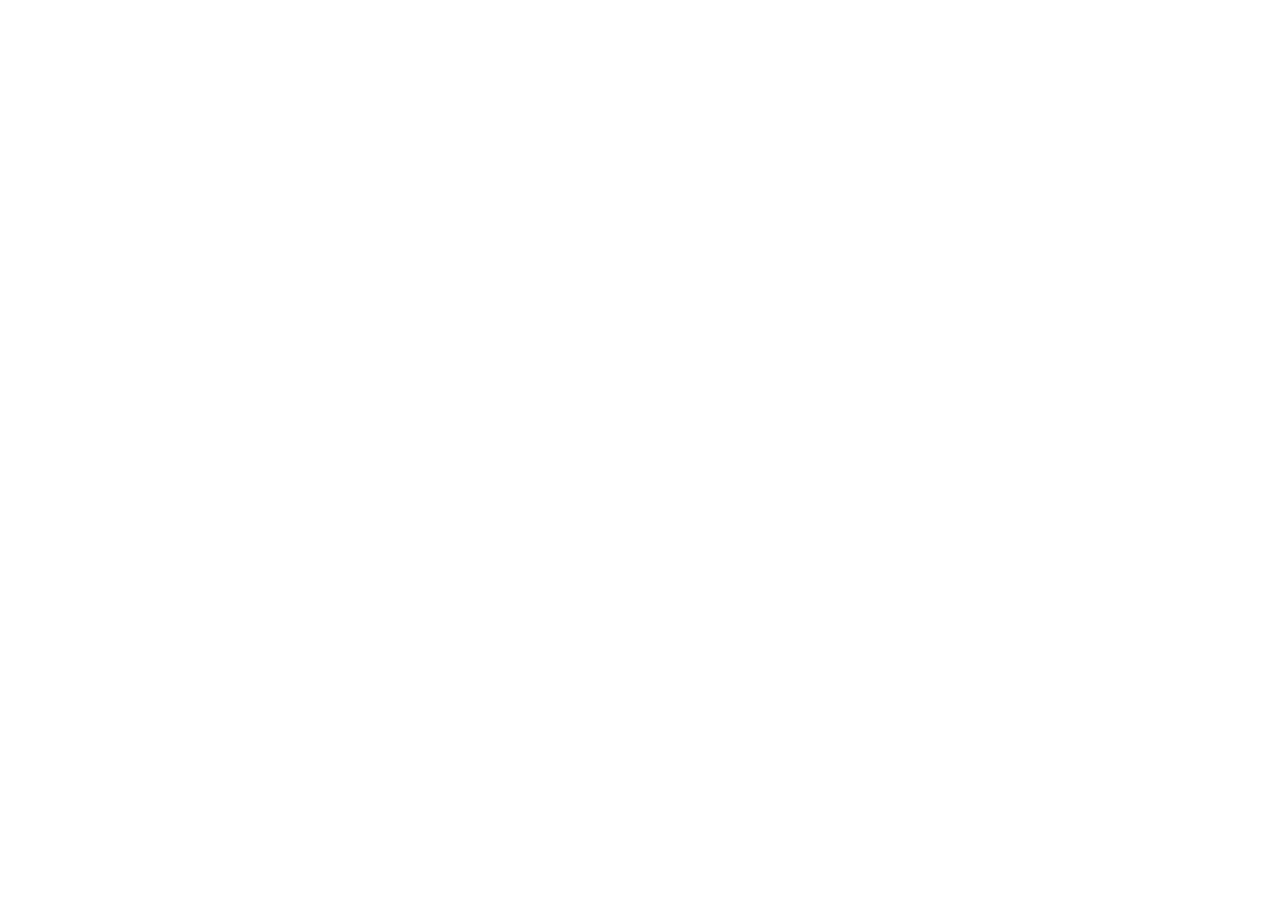
==== index.html @ 5a50ef6b "Create index.html" ====
<!DOCTYPE html>
<html lang="es">
<head>
<meta charset="utf-8">
<meta name="viewport" content="width=device-width, initial-scale=1">
<title>Laura Camargo Fernández · Investigación</title>
<meta name="description" content="Web de la investigadora Laura Camargo Fernández: líneas de investigación, libro, medios y conferencias.">
<meta property="og:title" content="Laura Camargo Fernández · Investigación">
<meta property="og:description" content="Web de la investigadora Laura Camargo Fernández: líneas de investigación, libro, medios y conferencias.">
<link rel="icon" href="/assets/favicon.svg" type="image/svg+xml">
<link rel="preconnect" href="https://fonts.googleapis.com">
<link rel="preconnect" href="https://fonts.gstatic.com" crossorigin>
<link href="https://fonts.googleapis.com/css2?family=Fraunces:opsz,wght@9..144,500;9..144,600&family=Inter:wght@400;600&display=swap" rel="stylesheet">
<link rel="stylesheet" href="/assets/style.css">
</head>
<body data-page="inicio">
<header class="site-header" id="cabecera"></header>
<main id="main"><div class="wrap seccion" style="min-height:60vh"></div></main>
<footer class="site-footer" id="pie"></footer>
<script src="/assets/app.js" defer></script>
</body>
</html>
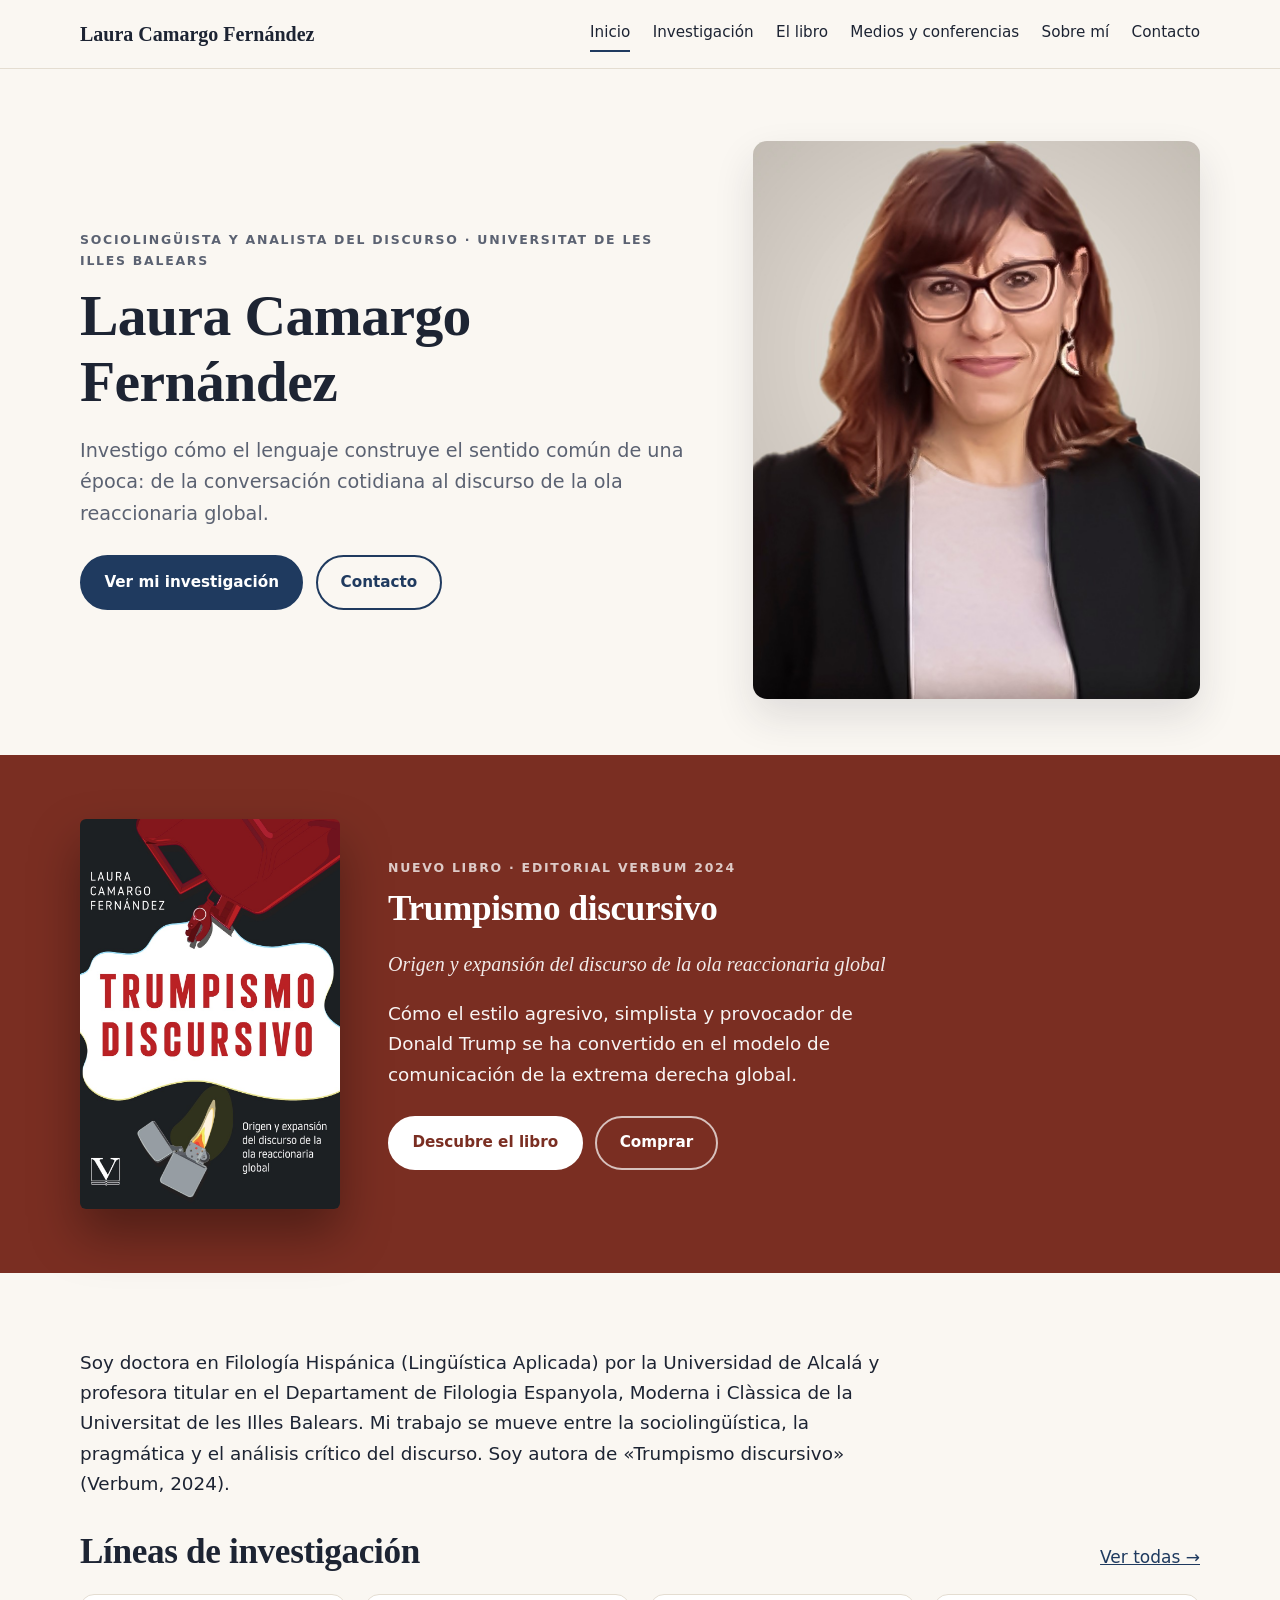
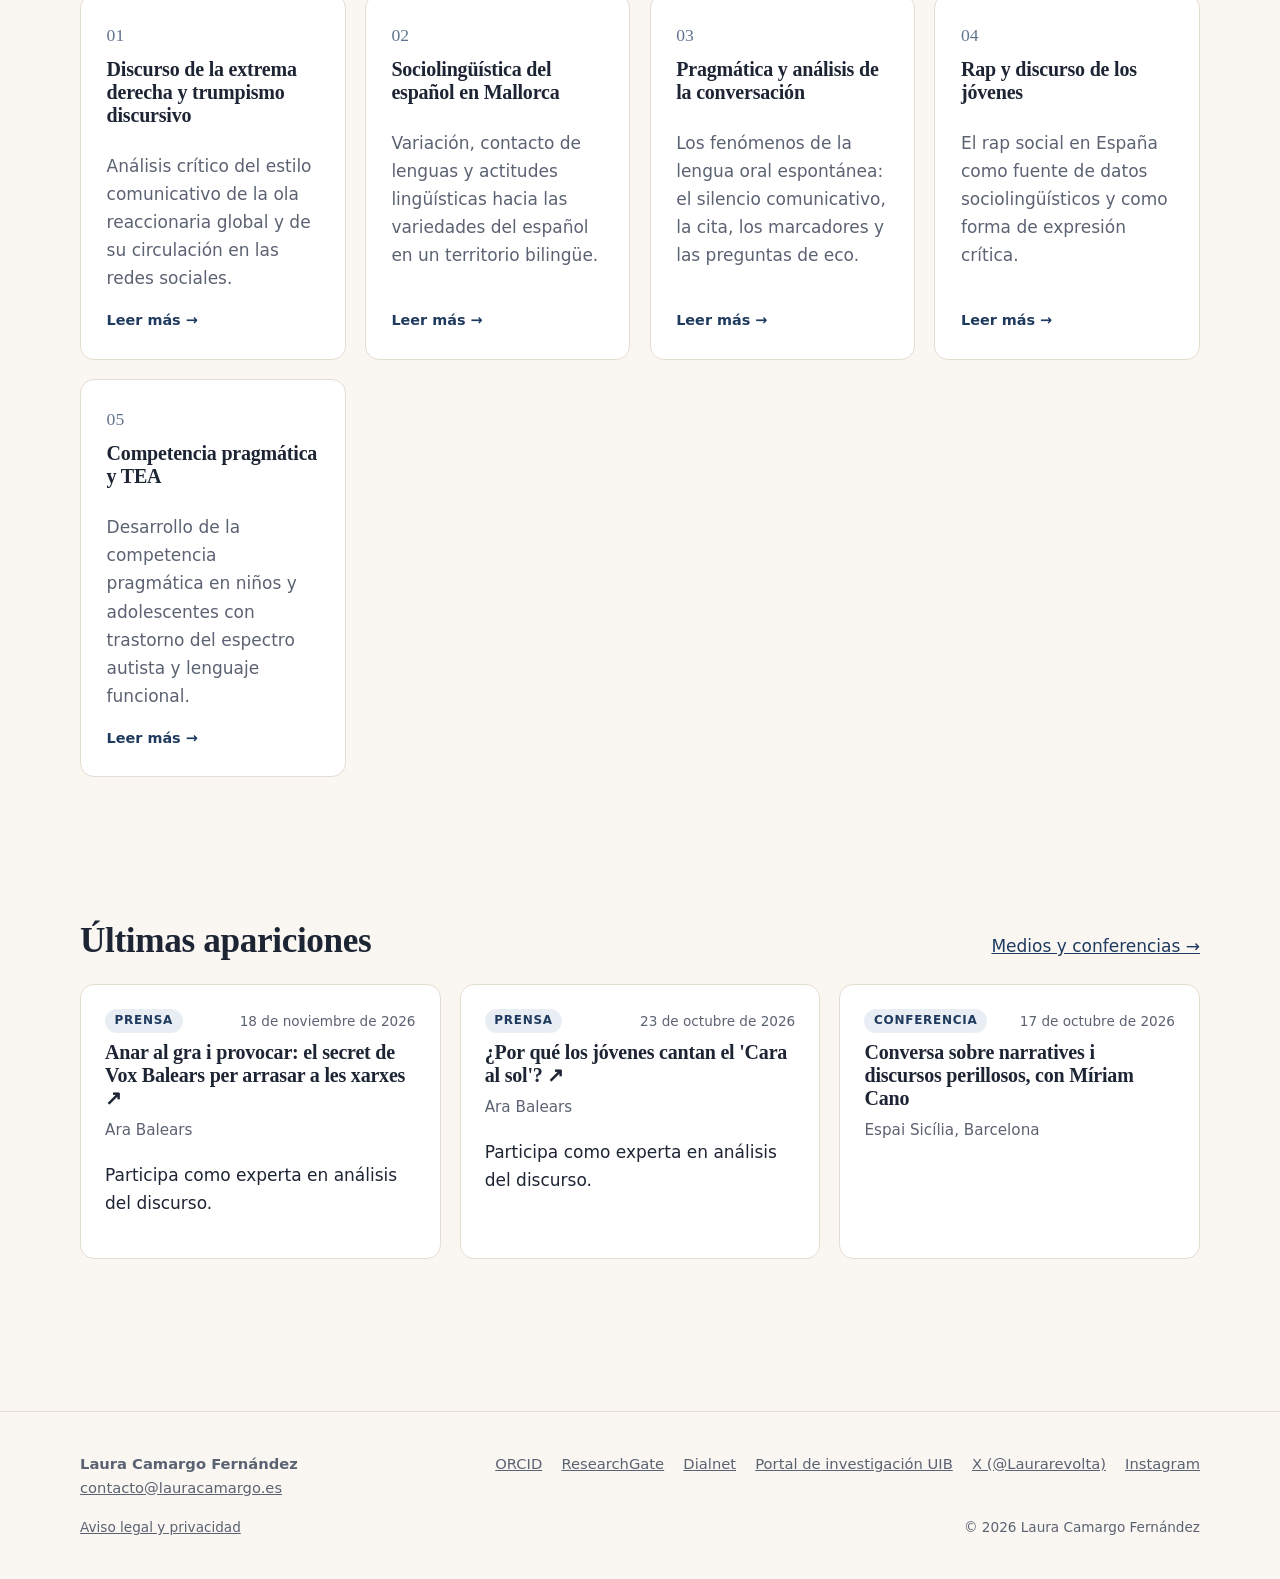
==== commit 88175468: "Update index.html" ====
--- a/index.html
+++ b/index.html
@@ -7,16 +7,16 @@
 <meta name="description" content="Web de la investigadora Laura Camargo Fernández: líneas de investigación, libro, medios y conferencias.">
 <meta property="og:title" content="Laura Camargo Fernández · Investigación">
 <meta property="og:description" content="Web de la investigadora Laura Camargo Fernández: líneas de investigación, libro, medios y conferencias.">
-<link rel="icon" href="/assets/favicon.svg" type="image/svg+xml">
+<link rel="icon" href="assets/favicon.svg" type="image/svg+xml">
 <link rel="preconnect" href="https://fonts.googleapis.com">
 <link rel="preconnect" href="https://fonts.gstatic.com" crossorigin>
 <link href="https://fonts.googleapis.com/css2?family=Fraunces:opsz,wght@9..144,500;9..144,600&family=Inter:wght@400;600&display=swap" rel="stylesheet">
-<link rel="stylesheet" href="/assets/style.css">
+<link rel="stylesheet" href="assets/style.css">
 </head>
 <body data-page="inicio">
 <header class="site-header" id="cabecera"></header>
 <main id="main"><div class="wrap seccion" style="min-height:60vh"></div></main>
 <footer class="site-footer" id="pie"></footer>
-<script src="/assets/app.js" defer></script>
+<script src="assets/app.js" defer></script>
 </body>
 </html>
--- a/assets/style.css
+++ b/assets/style.css
@@ -0,0 +1,139 @@
+:root {
+  --papel: #faf7f2;
+  --tinta: #1d2433;
+  --suave: #5b6272;
+  --linea: #e4ddd1;
+  --acento: #1f3a5f;
+  --libro: #7a2e22;
+  --libro-claro: #f6ebe3;
+  --serif: "Fraunces", Georgia, "Times New Roman", serif;
+  --sans: "Inter", system-ui, -apple-system, "Segoe UI", Roboto, sans-serif;
+  --radio: 14px;
+}
+
+* { box-sizing: border-box; }
+html { scroll-behavior: smooth; }
+body {
+  margin: 0;
+  background: var(--papel);
+  color: var(--tinta);
+  font: 17px/1.65 var(--sans);
+  -webkit-font-smoothing: antialiased;
+}
+img { max-width: 100%; display: block; }
+a { color: var(--acento); }
+h1, h2, h3 { font-family: var(--serif); font-weight: 600; line-height: 1.15; letter-spacing: -0.01em; }
+h1 { font-size: clamp(2.2rem, 5vw, 3.6rem); margin: 0.2em 0 0.3em; }
+h2 { font-size: clamp(1.6rem, 3vw, 2.2rem); margin: 1.6em 0 0.5em; }
+h3 { font-size: 1.25rem; margin: 0.4em 0; }
+.wrap { width: min(1120px, 100% - 2.5rem); margin-inline: auto; }
+.estrecha { max-width: 760px; }
+.kicker { text-transform: uppercase; letter-spacing: 0.14em; font-size: 0.78rem; font-weight: 600; color: var(--suave); margin: 0; }
+.lead { font-size: 1.2rem; color: var(--suave); }
+.seccion { padding: 3.5rem 0; }
+
+/* Cabecera */
+.site-header { position: sticky; top: 0; z-index: 10; background: rgba(250, 247, 242, 0.92); backdrop-filter: blur(8px); border-bottom: 1px solid var(--linea); }
+.header-inner { display: flex; align-items: center; justify-content: space-between; gap: 1rem; min-height: 68px; }
+.brand { font-family: var(--serif); font-size: 1.25rem; font-weight: 600; color: var(--tinta); text-decoration: none; }
+nav { display: flex; gap: 1.4rem; flex-wrap: wrap; }
+nav a { color: var(--tinta); text-decoration: none; font-size: 0.95rem; padding: 0.3rem 0; border-bottom: 2px solid transparent; }
+nav a:hover, nav a[aria-current="page"] { border-color: var(--acento); }
+.menu-btn { display: none; background: none; border: 0; padding: 0.5rem; cursor: pointer; }
+.menu-btn span { display: block; width: 24px; height: 2px; background: var(--tinta); margin: 5px 0; }
+
+/* Botones */
+.acciones { display: flex; flex-wrap: wrap; gap: 0.8rem; margin-top: 1.6rem; }
+.btn { display: inline-block; padding: 0.8rem 1.4rem; border-radius: 999px; background: var(--acento); color: #fff; text-decoration: none; font-weight: 600; font-size: 0.95rem; border: 2px solid var(--acento); transition: transform 0.15s ease, opacity 0.15s ease; }
+.btn:hover { transform: translateY(-1px); opacity: 0.92; }
+.btn-ghost { background: transparent; color: var(--acento); }
+.btn-claro { background: #fff; color: var(--libro); border-color: #fff; }
+.btn-ghost-claro { background: transparent; color: #fff; border-color: rgba(255, 255, 255, 0.7); }
+
+/* Portada de inicio */
+.hero { padding: 4.5rem 0 3.5rem; }
+.hero-inner { display: grid; grid-template-columns: 1.4fr 1fr; gap: 3rem; align-items: center; }
+.retrato { width: 100%; aspect-ratio: 4 / 5; object-fit: cover; border-radius: var(--radio); }
+.retrato-vacio { display: grid; place-items: center; background: linear-gradient(145deg, #dfe6ef, #c9d3e1); color: var(--acento); font-family: var(--serif); font-size: 4rem; }
+
+/* Libro */
+.libro-destacado, .libro-pagina { background: var(--libro); color: #fff; padding: 4rem 0; }
+.libro-pagina { padding: 5rem 0; }
+.libro-destacado .kicker, .libro-pagina .kicker { color: rgba(255, 255, 255, 0.75); }
+.libro-inner { display: grid; grid-template-columns: 260px 1fr; gap: 3rem; align-items: center; }
+.libro-pagina .libro-inner { grid-template-columns: 340px 1fr; }
+.libro-destacado h2, .libro-pagina h1 { margin-top: 0.3em; }
+.subtitulo { font-family: var(--serif); font-style: italic; font-size: 1.25rem; opacity: 0.9; margin: 0; }
+.gancho { font-size: 1.15rem; max-width: 40ch; opacity: 0.95; }
+.portada { width: 100%; aspect-ratio: 2 / 3; object-fit: cover; border-radius: 6px; box-shadow: 0 25px 50px rgba(0, 0, 0, 0.35); }
+.portada-vacia { display: flex; flex-direction: column; justify-content: space-between; padding: 1.6rem; background: #f4ede3; color: var(--libro); font-family: var(--serif); font-size: 1.5rem; line-height: 1.2; }
+.portada-vacia small { font-family: var(--sans); font-size: 0.8rem; letter-spacing: 0.1em; text-transform: uppercase; }
+.resenas { display: grid; gap: 1.2rem; }
+blockquote { margin: 0; padding: 1.4rem 1.6rem; background: var(--libro-claro); border-left: 4px solid var(--libro); border-radius: 0 var(--radio) var(--radio) 0; }
+blockquote p { font-family: var(--serif); font-size: 1.2rem; margin: 0 0 0.5rem; }
+cite { color: var(--suave); font-style: normal; font-size: 0.9rem; }
+
+/* Tarjetas de investigación */
+.presentacion { font-size: 1.15rem; max-width: 70ch; }
+.seccion-cab { display: flex; justify-content: space-between; align-items: baseline; gap: 1rem; margin-top: 2rem; }
+.seccion-cab h2 { margin: 0; }
+.seccion-cab a { white-space: nowrap; }
+.tarjetas { display: grid; grid-template-columns: repeat(auto-fit, minmax(260px, 1fr)); gap: 1.2rem; margin-top: 1.4rem; }
+.tarjeta { display: flex; flex-direction: column; padding: 1.6rem; background: #fff; border: 1px solid var(--linea); border-radius: var(--radio); text-decoration: none; color: var(--tinta); transition: border-color 0.15s, transform 0.15s; }
+.tarjeta:hover { border-color: var(--acento); transform: translateY(-2px); }
+.tarjeta p { color: var(--suave); flex: 1; }
+.num { font-family: var(--serif); color: var(--acento); font-size: 1.1rem; opacity: 0.7; }
+.mas { color: var(--acento); font-weight: 600; font-size: 0.9rem; }
+
+/* Página de investigación */
+.cabecera { padding: 3.5rem 0 1rem; }
+.indice { display: flex; flex-wrap: wrap; gap: 0.6rem 1.4rem; padding: 0; list-style: none; counter-reset: i; }
+.indice li { counter-increment: i; }
+.indice li::before { content: counter(i, decimal-leading-zero) " "; color: var(--suave); font-family: var(--serif); }
+.linea { display: grid; grid-template-columns: 70px 1fr; gap: 1rem; padding: 2.5rem 0; border-top: 1px solid var(--linea); scroll-margin-top: 90px; }
+.linea .num { font-size: 2rem; }
+.linea h2 { margin-top: 0; }
+.pubs { padding-left: 1.2rem; }
+.pubs li { margin-bottom: 0.5rem; }
+
+/* Medios */
+.filtros { display: flex; flex-wrap: wrap; gap: 0.5rem; margin-top: 1.5rem; }
+.filtro { font: inherit; font-size: 0.9rem; padding: 0.45rem 1rem; border-radius: 999px; border: 1px solid var(--linea); background: #fff; cursor: pointer; }
+.filtro[aria-pressed="true"] { background: var(--tinta); color: #fff; border-color: var(--tinta); }
+.medios-lista { display: grid; grid-template-columns: repeat(auto-fill, minmax(320px, 1fr)); gap: 1.2rem; margin: 1.4rem auto 4rem; }
+.medio { padding: 1.5rem; background: #fff; border: 1px solid var(--linea); border-radius: var(--radio); }
+.medio h3 a { color: var(--tinta); text-decoration: none; }
+.medio h3 a:hover { color: var(--acento); text-decoration: underline; }
+.medio-meta { display: flex; justify-content: space-between; align-items: center; font-size: 0.85rem; color: var(--suave); }
+.etiqueta { background: #e9eef5; color: var(--acento); padding: 0.15rem 0.6rem; border-radius: 999px; font-weight: 600; font-size: 0.75rem; text-transform: uppercase; letter-spacing: 0.06em; }
+.medio-fuente { color: var(--suave); margin: 0; font-size: 0.95rem; }
+.video { position: relative; aspect-ratio: 16 / 9; margin-top: 1rem; border-radius: 10px; overflow: hidden; }
+.video iframe { position: absolute; inset: 0; width: 100%; height: 100%; border: 0; }
+
+/* Sobre mí y contacto */
+.sobre { display: grid; grid-template-columns: 320px 1fr; gap: 3rem; align-items: start; }
+.email-grande { font-family: var(--serif); font-size: clamp(1.4rem, 3vw, 2rem); }
+.enlaces { padding-left: 1.2rem; }
+
+/* Pie */
+.site-footer { border-top: 1px solid var(--linea); padding: 2.5rem 0; margin-top: 2rem; font-size: 0.92rem; color: var(--suave); }
+.footer-inner { display: grid; grid-template-columns: 1fr auto; gap: 1rem 2rem; }
+.footer-links { display: flex; gap: 1.2rem; flex-wrap: wrap; justify-content: flex-end; }
+.legal { grid-column: 1 / -1; display: flex; justify-content: space-between; flex-wrap: wrap; gap: 1rem; font-size: 0.85rem; }
+.site-footer a { color: var(--suave); }
+
+/* Móvil */
+@media (max-width: 860px) {
+  .menu-btn { display: block; }
+  nav { display: none; position: absolute; top: 68px; left: 0; right: 0; flex-direction: column; gap: 0; background: var(--papel); border-bottom: 1px solid var(--linea); padding: 0.5rem 1.25rem 1rem; }
+  .menu-abierto nav { display: flex; }
+  nav a { padding: 0.7rem 0; border-bottom: 1px solid var(--linea); }
+  .hero-inner, .libro-inner, .libro-pagina .libro-inner, .sobre { grid-template-columns: 1fr; }
+  .hero-retrato { max-width: 300px; order: -1; }
+  .libro-portada { max-width: 220px; }
+  .sobre-retrato { max-width: 260px; }
+  .linea { grid-template-columns: 1fr; }
+  .footer-inner { grid-template-columns: 1fr; }
+  .footer-links { justify-content: flex-start; }
+  .medios-lista { grid-template-columns: 1fr; }
+}
